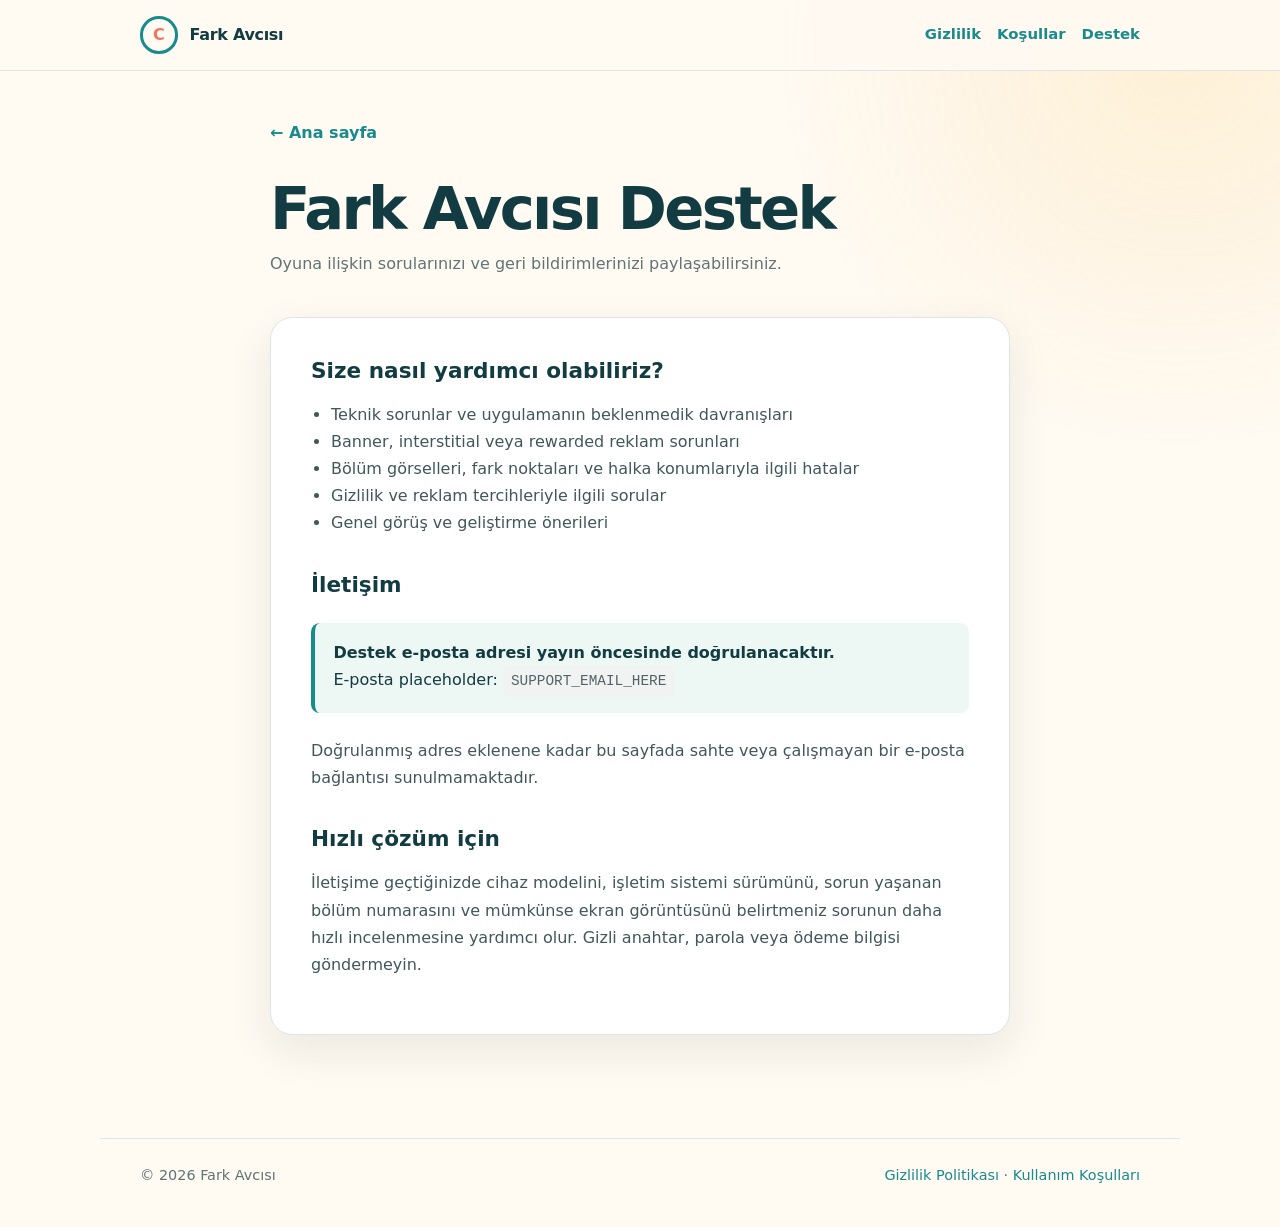
==== support/index.html @ 8fe43253 "Create Fark Avcisi legal and support site" ====
<!doctype html><html lang="tr"><head><meta charset="utf-8"><meta name="viewport" content="width=device-width,initial-scale=1"><title>Destek · Fark Avcısı</title><meta name="description" content="Fark Avcısı destek ve iletişim bilgileri"><link rel="icon" type="image/svg+xml" href="data:image/svg+xml,%3Csvg xmlns=%22http://www.w3.org/2000/svg%22 viewBox=%220 0 64 64%22%3E%3Ccircle cx=%2227%22 cy=%2227%22 r=%2218%22 fill=%22%23fffaf2%22 stroke=%22%23188c8d%22 stroke-width=%227%22/%3E%3Cpath d=%22M40 40 57 57%22 stroke=%22%23ef765f%22 stroke-width=%228%22 stroke-linecap=%22round%22/%3E%3C/svg%3E"><link rel="stylesheet" href="../styles.css"></head><body><a class="skip" href="#icerik">İçeriğe geç</a><header class="site-header"><nav class="nav" aria-label="Ana navigasyon"><a class="brand" href="../"><span class="mark" aria-hidden="true">C</span>Fark Avcısı</a><div class="links"><a href="../privacy/">Gizlilik</a><a href="../terms/">Koşullar</a><a aria-current="page" href="./">Destek</a></div></nav></header><main id="icerik" class="content"><a class="back" href="../">← Ana sayfa</a><h1>Fark Avcısı Destek</h1><p class="updated">Oyuna ilişkin sorularınızı ve geri bildirimlerinizi paylaşabilirsiniz.</p><article class="legal"><h2>Size nasıl yardımcı olabiliriz?</h2><ul><li>Teknik sorunlar ve uygulamanın beklenmedik davranışları</li><li>Banner, interstitial veya rewarded reklam sorunları</li><li>Bölüm görselleri, fark noktaları ve halka konumlarıyla ilgili hatalar</li><li>Gizlilik ve reklam tercihleriyle ilgili sorular</li><li>Genel görüş ve geliştirme önerileri</li></ul><h2>İletişim</h2><div class="notice"><strong>Destek e-posta adresi yayın öncesinde doğrulanacaktır.</strong><br>E-posta placeholder: <span class="placeholder">SUPPORT_EMAIL_HERE</span></div><p>Doğrulanmış adres eklenene kadar bu sayfada sahte veya çalışmayan bir e-posta bağlantısı sunulmamaktadır.</p><h2>Hızlı çözüm için</h2><p>İletişime geçtiğinizde cihaz modelini, işletim sistemi sürümünü, sorun yaşanan bölüm numarasını ve mümkünse ekran görüntüsünü belirtmeniz sorunun daha hızlı incelenmesine yardımcı olur. Gizli anahtar, parola veya ödeme bilgisi göndermeyin.</p></article></main><footer class="footer"><span>© 2026 Fark Avcısı</span><span><a href="../privacy/">Gizlilik Politikası</a> · <a href="../terms/">Kullanım Koşulları</a></span></footer></body></html>
---- styles.css ----
:root{--ink:#123b42;--muted:#617477;--paper:#fffaf2;--card:#fff;--line:#dce6e3;--accent:#ef765f;--teal:#188c8d;--gold:#f5b942;--shadow:0 16px 45px rgba(18,59,66,.09);font-family:Inter,ui-sans-serif,system-ui,-apple-system,BlinkMacSystemFont,"Segoe UI",sans-serif;color:var(--ink);background:var(--paper);font-synthesis:none}*{box-sizing:border-box}html{scroll-behavior:smooth}body{margin:0;min-width:280px;background:radial-gradient(circle at 92% 4%,rgba(245,185,66,.16),transparent 25rem),var(--paper);font-size:16px;line-height:1.7}a{color:var(--teal);text-underline-offset:.2em}a:hover{color:var(--accent)}.site-header{border-bottom:1px solid var(--line);background:rgba(255,250,242,.92)}.nav{max-width:1080px;margin:auto;padding:1rem clamp(1rem,4vw,2.5rem);display:flex;align-items:center;justify-content:space-between;gap:1rem}.brand{display:flex;align-items:center;gap:.75rem;color:var(--ink);font-weight:850;text-decoration:none;letter-spacing:-.02em}.mark{width:2.35rem;height:2.35rem;border:3px solid var(--teal);border-radius:50%;display:grid;place-items:center;color:var(--accent);font-weight:900;box-shadow:inset 0 0 0 5px var(--paper)}.links{display:flex;flex-wrap:wrap;gap:.45rem 1rem}.links a{text-decoration:none;font-weight:650;font-size:.93rem}.hero,.content{max-width:900px;margin:auto;padding:clamp(3rem,8vw,7rem) clamp(1rem,4vw,2.5rem)}.hero{min-height:64vh;display:grid;align-content:center}.eyebrow{color:var(--accent);font-weight:800;letter-spacing:.13em;text-transform:uppercase;font-size:.78rem}.hero h1{font-size:clamp(3.1rem,10vw,6.5rem);line-height:.92;letter-spacing:-.065em;margin:.5rem 0 1.35rem;max-width:10ch}.hero p{font-size:clamp(1.1rem,2.5vw,1.35rem);color:var(--muted);max-width:36rem;margin:0}.card-grid{display:grid;grid-template-columns:repeat(3,1fr);gap:1rem;margin-top:2.5rem}.card{display:block;background:var(--card);border:1px solid var(--line);border-radius:1.25rem;padding:1.35rem;text-decoration:none;color:var(--ink);box-shadow:var(--shadow);transition:transform .18s ease,border-color .18s ease}.card:hover{transform:translateY(-3px);border-color:var(--teal);color:var(--ink)}.card strong{display:block;font-size:1.05rem}.card span{display:block;color:var(--muted);font-size:.91rem;margin-top:.35rem}.content{padding-top:3rem;max-width:820px}.back{display:inline-flex;align-items:center;gap:.45rem;text-decoration:none;font-weight:700;margin-bottom:2rem}.content h1{font-size:clamp(2.2rem,6vw,3.7rem);line-height:1.05;letter-spacing:-.045em;margin:0 0 .6rem}.updated{color:var(--muted);margin:0 0 2.5rem}.legal{background:var(--card);border:1px solid var(--line);border-radius:1.4rem;padding:clamp(1.25rem,4vw,2.5rem);box-shadow:var(--shadow)}.legal h2{font-size:1.35rem;line-height:1.25;margin:2.2rem 0 .6rem}.legal h2:first-child{margin-top:0}.legal p,.legal li{color:#40575b}.legal ul{padding-left:1.25rem}.notice{background:#edf7f4;border-left:4px solid var(--teal);border-radius:.55rem;padding:1rem 1.15rem;margin:1.5rem 0}.placeholder{display:inline-block;padding:.2rem .5rem;border-radius:.35rem;background:#f1f3f2;color:#536367;font-family:ui-monospace,SFMono-Regular,Consolas,monospace;font-size:.9rem}.footer{max-width:1080px;margin:auto;border-top:1px solid var(--line);padding:1.5rem clamp(1rem,4vw,2.5rem) 2.5rem;display:flex;justify-content:space-between;gap:1rem;color:var(--muted);font-size:.9rem}.footer a{text-decoration:none}.skip{position:absolute;left:-9999px}.skip:focus{left:1rem;top:1rem;background:#fff;padding:.7rem;z-index:10}@media(max-width:700px){.nav{align-items:flex-start;flex-direction:column}.links{gap:.45rem .8rem}.hero{min-height:auto;padding-top:4rem}.card-grid{grid-template-columns:1fr}.footer{flex-direction:column}.legal{border-radius:1rem}}@media(prefers-reduced-motion:reduce){*{scroll-behavior:auto!important;transition:none!important}}
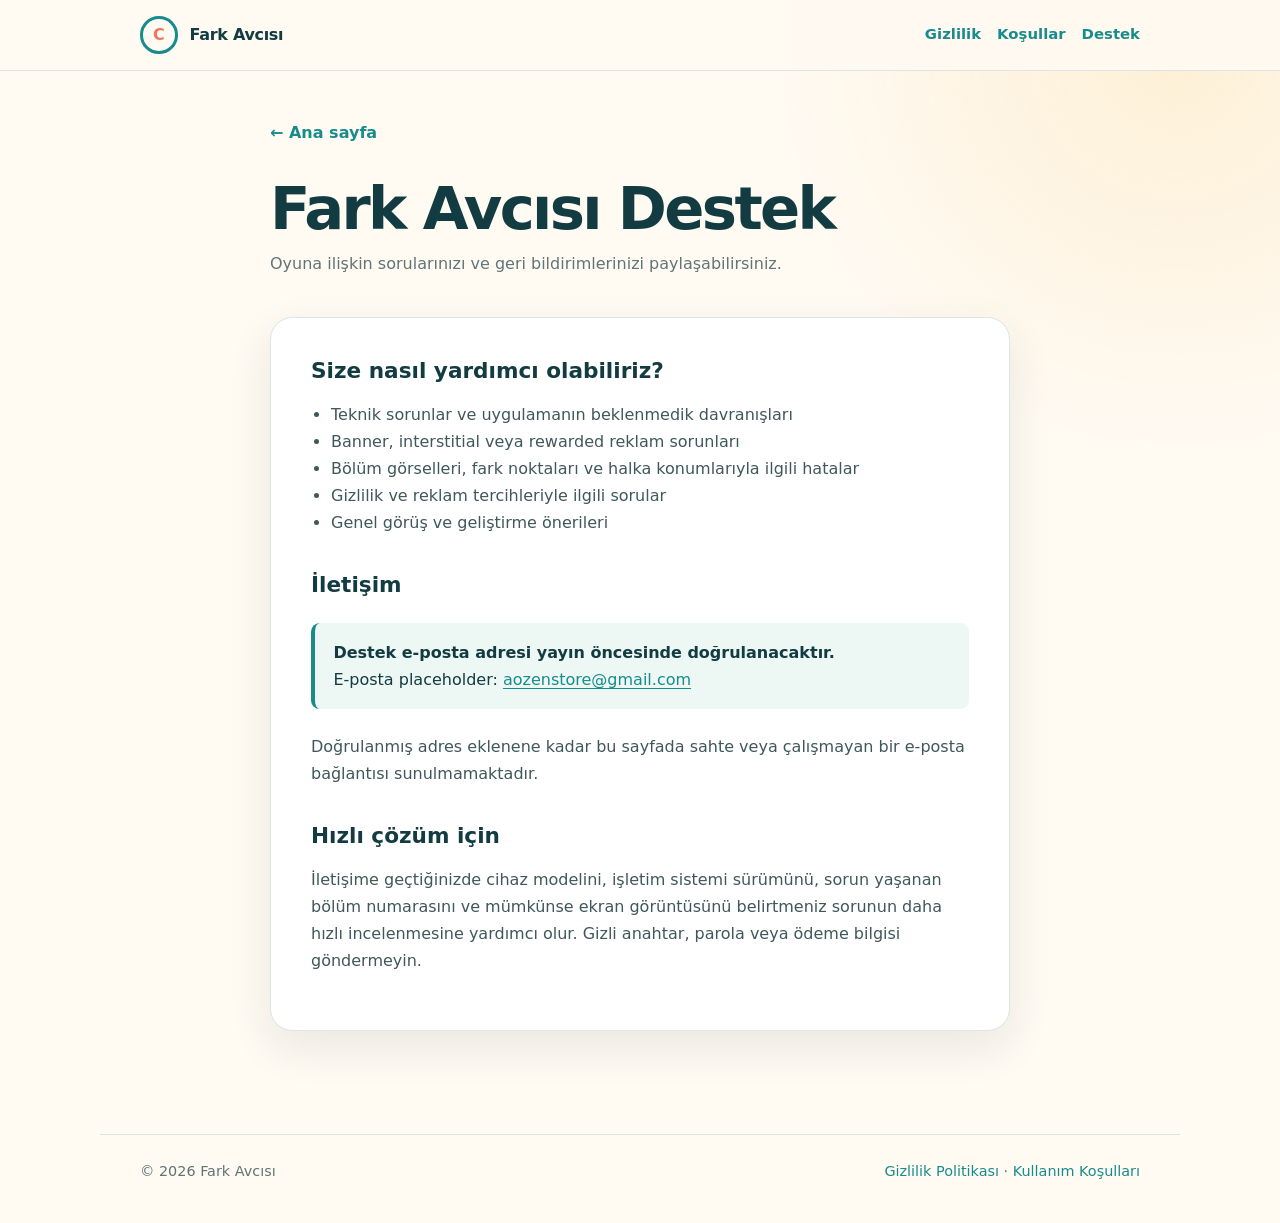
==== commit 943365a6: "Update index.html Add support email" ====
--- a/support/index.html
+++ b/support/index.html
@@ -1 +1 @@
-<!doctype html><html lang="tr"><head><meta charset="utf-8"><meta name="viewport" content="width=device-width,initial-scale=1"><title>Destek · Fark Avcısı</title><meta name="description" content="Fark Avcısı destek ve iletişim bilgileri"><link rel="icon" type="image/svg+xml" href="data:image/svg+xml,%3Csvg xmlns=%22http://www.w3.org/2000/svg%22 viewBox=%220 0 64 64%22%3E%3Ccircle cx=%2227%22 cy=%2227%22 r=%2218%22 fill=%22%23fffaf2%22 stroke=%22%23188c8d%22 stroke-width=%227%22/%3E%3Cpath d=%22M40 40 57 57%22 stroke=%22%23ef765f%22 stroke-width=%228%22 stroke-linecap=%22round%22/%3E%3C/svg%3E"><link rel="stylesheet" href="../styles.css"></head><body><a class="skip" href="#icerik">İçeriğe geç</a><header class="site-header"><nav class="nav" aria-label="Ana navigasyon"><a class="brand" href="../"><span class="mark" aria-hidden="true">C</span>Fark Avcısı</a><div class="links"><a href="../privacy/">Gizlilik</a><a href="../terms/">Koşullar</a><a aria-current="page" href="./">Destek</a></div></nav></header><main id="icerik" class="content"><a class="back" href="../">← Ana sayfa</a><h1>Fark Avcısı Destek</h1><p class="updated">Oyuna ilişkin sorularınızı ve geri bildirimlerinizi paylaşabilirsiniz.</p><article class="legal"><h2>Size nasıl yardımcı olabiliriz?</h2><ul><li>Teknik sorunlar ve uygulamanın beklenmedik davranışları</li><li>Banner, interstitial veya rewarded reklam sorunları</li><li>Bölüm görselleri, fark noktaları ve halka konumlarıyla ilgili hatalar</li><li>Gizlilik ve reklam tercihleriyle ilgili sorular</li><li>Genel görüş ve geliştirme önerileri</li></ul><h2>İletişim</h2><div class="notice"><strong>Destek e-posta adresi yayın öncesinde doğrulanacaktır.</strong><br>E-posta placeholder: <span class="placeholder">SUPPORT_EMAIL_HERE</span></div><p>Doğrulanmış adres eklenene kadar bu sayfada sahte veya çalışmayan bir e-posta bağlantısı sunulmamaktadır.</p><h2>Hızlı çözüm için</h2><p>İletişime geçtiğinizde cihaz modelini, işletim sistemi sürümünü, sorun yaşanan bölüm numarasını ve mümkünse ekran görüntüsünü belirtmeniz sorunun daha hızlı incelenmesine yardımcı olur. Gizli anahtar, parola veya ödeme bilgisi göndermeyin.</p></article></main><footer class="footer"><span>© 2026 Fark Avcısı</span><span><a href="../privacy/">Gizlilik Politikası</a> · <a href="../terms/">Kullanım Koşulları</a></span></footer></body></html>+<!doctype html><html lang="tr"><head><meta charset="utf-8"><meta name="viewport" content="width=device-width,initial-scale=1"><title>Destek · Fark Avcısı</title><meta name="description" content="Fark Avcısı destek ve iletişim bilgileri"><link rel="icon" type="image/svg+xml" href="data:image/svg+xml,%3Csvg xmlns=%22http://www.w3.org/2000/svg%22 viewBox=%220 0 64 64%22%3E%3Ccircle cx=%2227%22 cy=%2227%22 r=%2218%22 fill=%22%23fffaf2%22 stroke=%22%23188c8d%22 stroke-width=%227%22/%3E%3Cpath d=%22M40 40 57 57%22 stroke=%22%23ef765f%22 stroke-width=%228%22 stroke-linecap=%22round%22/%3E%3C/svg%3E"><link rel="stylesheet" href="../styles.css"></head><body><a class="skip" href="#icerik">İçeriğe geç</a><header class="site-header"><nav class="nav" aria-label="Ana navigasyon"><a class="brand" href="../"><span class="mark" aria-hidden="true">C</span>Fark Avcısı</a><div class="links"><a href="../privacy/">Gizlilik</a><a href="../terms/">Koşullar</a><a aria-current="page" href="./">Destek</a></div></nav></header><main id="icerik" class="content"><a class="back" href="../">← Ana sayfa</a><h1>Fark Avcısı Destek</h1><p class="updated">Oyuna ilişkin sorularınızı ve geri bildirimlerinizi paylaşabilirsiniz.</p><article class="legal"><h2>Size nasıl yardımcı olabiliriz?</h2><ul><li>Teknik sorunlar ve uygulamanın beklenmedik davranışları</li><li>Banner, interstitial veya rewarded reklam sorunları</li><li>Bölüm görselleri, fark noktaları ve halka konumlarıyla ilgili hatalar</li><li>Gizlilik ve reklam tercihleriyle ilgili sorular</li><li>Genel görüş ve geliştirme önerileri</li></ul><h2>İletişim</h2><div class="notice"><strong>Destek e-posta adresi yayın öncesinde doğrulanacaktır.</strong><br>E-posta placeholder: <a href="mailto:aozenstore@gmail.com">aozenstore@gmail.com</a></div><p>Doğrulanmış adres eklenene kadar bu sayfada sahte veya çalışmayan bir e-posta bağlantısı sunulmamaktadır.</p><h2>Hızlı çözüm için</h2><p>İletişime geçtiğinizde cihaz modelini, işletim sistemi sürümünü, sorun yaşanan bölüm numarasını ve mümkünse ekran görüntüsünü belirtmeniz sorunun daha hızlı incelenmesine yardımcı olur. Gizli anahtar, parola veya ödeme bilgisi göndermeyin.</p></article></main><footer class="footer"><span>© 2026 Fark Avcısı</span><span><a href="../privacy/">Gizlilik Politikası</a> · <a href="../terms/">Kullanım Koşulları</a></span></footer></body></html>
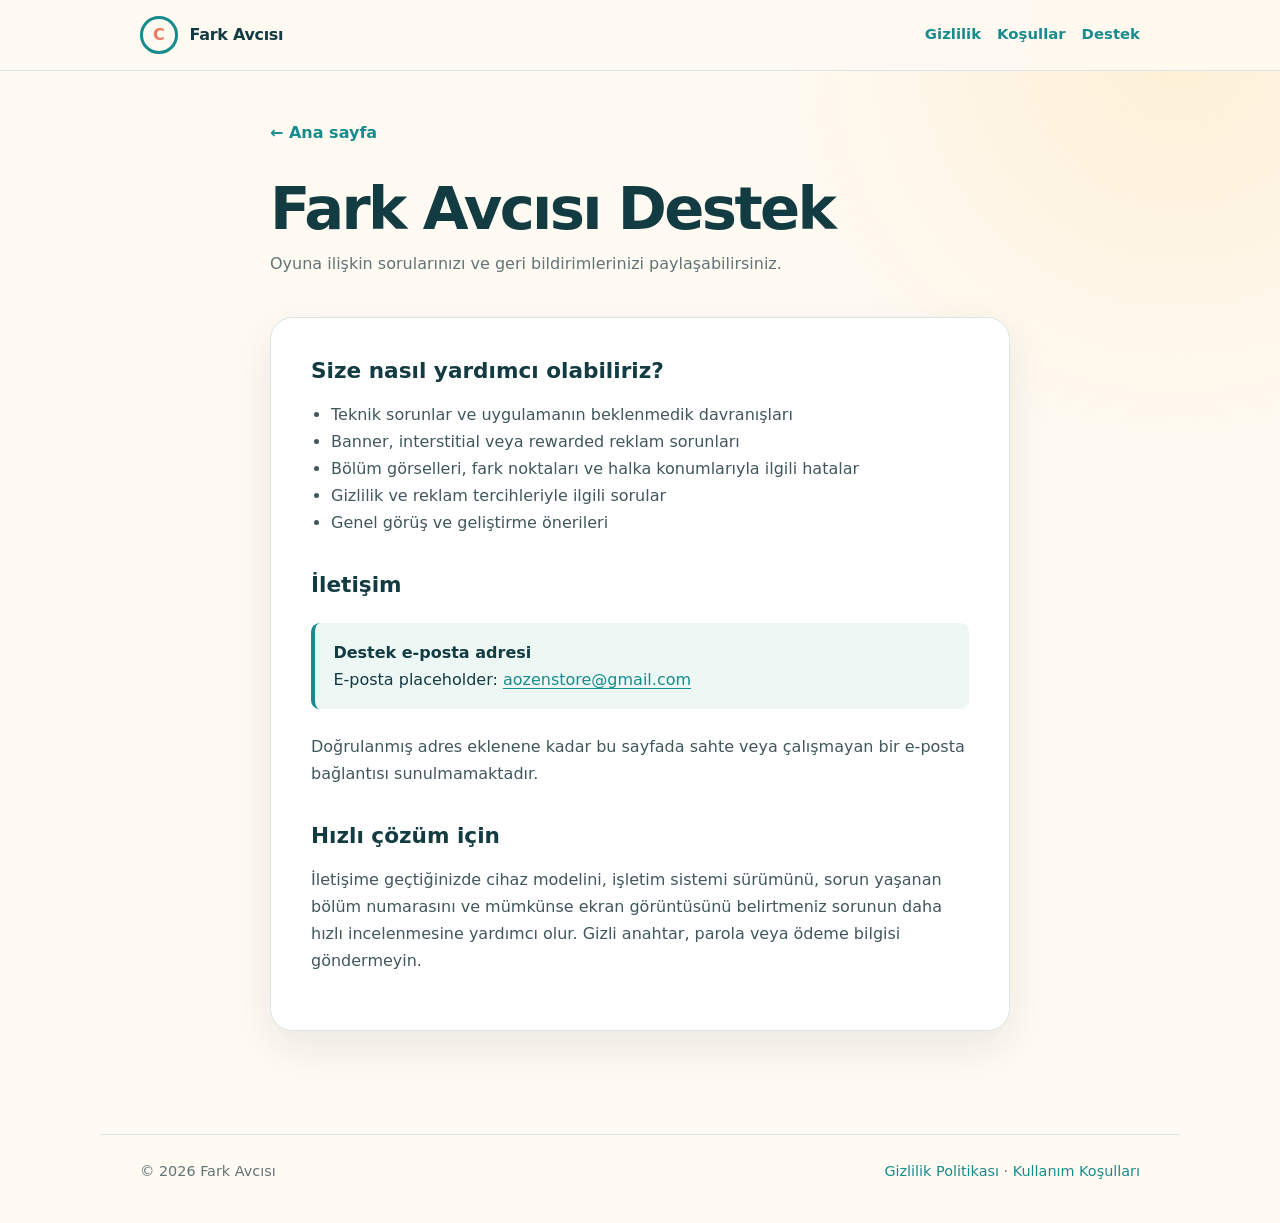
==== commit e5b8f070: "Update index.html Finalize support contact" ====
--- a/support/index.html
+++ b/support/index.html
@@ -1 +1 @@
-<!doctype html><html lang="tr"><head><meta charset="utf-8"><meta name="viewport" content="width=device-width,initial-scale=1"><title>Destek · Fark Avcısı</title><meta name="description" content="Fark Avcısı destek ve iletişim bilgileri"><link rel="icon" type="image/svg+xml" href="data:image/svg+xml,%3Csvg xmlns=%22http://www.w3.org/2000/svg%22 viewBox=%220 0 64 64%22%3E%3Ccircle cx=%2227%22 cy=%2227%22 r=%2218%22 fill=%22%23fffaf2%22 stroke=%22%23188c8d%22 stroke-width=%227%22/%3E%3Cpath d=%22M40 40 57 57%22 stroke=%22%23ef765f%22 stroke-width=%228%22 stroke-linecap=%22round%22/%3E%3C/svg%3E"><link rel="stylesheet" href="../styles.css"></head><body><a class="skip" href="#icerik">İçeriğe geç</a><header class="site-header"><nav class="nav" aria-label="Ana navigasyon"><a class="brand" href="../"><span class="mark" aria-hidden="true">C</span>Fark Avcısı</a><div class="links"><a href="../privacy/">Gizlilik</a><a href="../terms/">Koşullar</a><a aria-current="page" href="./">Destek</a></div></nav></header><main id="icerik" class="content"><a class="back" href="../">← Ana sayfa</a><h1>Fark Avcısı Destek</h1><p class="updated">Oyuna ilişkin sorularınızı ve geri bildirimlerinizi paylaşabilirsiniz.</p><article class="legal"><h2>Size nasıl yardımcı olabiliriz?</h2><ul><li>Teknik sorunlar ve uygulamanın beklenmedik davranışları</li><li>Banner, interstitial veya rewarded reklam sorunları</li><li>Bölüm görselleri, fark noktaları ve halka konumlarıyla ilgili hatalar</li><li>Gizlilik ve reklam tercihleriyle ilgili sorular</li><li>Genel görüş ve geliştirme önerileri</li></ul><h2>İletişim</h2><div class="notice"><strong>Destek e-posta adresi yayın öncesinde doğrulanacaktır.</strong><br>E-posta placeholder: <a href="mailto:aozenstore@gmail.com">aozenstore@gmail.com</a></div><p>Doğrulanmış adres eklenene kadar bu sayfada sahte veya çalışmayan bir e-posta bağlantısı sunulmamaktadır.</p><h2>Hızlı çözüm için</h2><p>İletişime geçtiğinizde cihaz modelini, işletim sistemi sürümünü, sorun yaşanan bölüm numarasını ve mümkünse ekran görüntüsünü belirtmeniz sorunun daha hızlı incelenmesine yardımcı olur. Gizli anahtar, parola veya ödeme bilgisi göndermeyin.</p></article></main><footer class="footer"><span>© 2026 Fark Avcısı</span><span><a href="../privacy/">Gizlilik Politikası</a> · <a href="../terms/">Kullanım Koşulları</a></span></footer></body></html>
+<!doctype html><html lang="tr"><head><meta charset="utf-8"><meta name="viewport" content="width=device-width,initial-scale=1"><title>Destek · Fark Avcısı</title><meta name="description" content="Fark Avcısı destek ve iletişim bilgileri"><link rel="icon" type="image/svg+xml" href="data:image/svg+xml,%3Csvg xmlns=%22http://www.w3.org/2000/svg%22 viewBox=%220 0 64 64%22%3E%3Ccircle cx=%2227%22 cy=%2227%22 r=%2218%22 fill=%22%23fffaf2%22 stroke=%22%23188c8d%22 stroke-width=%227%22/%3E%3Cpath d=%22M40 40 57 57%22 stroke=%22%23ef765f%22 stroke-width=%228%22 stroke-linecap=%22round%22/%3E%3C/svg%3E"><link rel="stylesheet" href="../styles.css"></head><body><a class="skip" href="#icerik">İçeriğe geç</a><header class="site-header"><nav class="nav" aria-label="Ana navigasyon"><a class="brand" href="../"><span class="mark" aria-hidden="true">C</span>Fark Avcısı</a><div class="links"><a href="../privacy/">Gizlilik</a><a href="../terms/">Koşullar</a><a aria-current="page" href="./">Destek</a></div></nav></header><main id="icerik" class="content"><a class="back" href="../">← Ana sayfa</a><h1>Fark Avcısı Destek</h1><p class="updated">Oyuna ilişkin sorularınızı ve geri bildirimlerinizi paylaşabilirsiniz.</p><article class="legal"><h2>Size nasıl yardımcı olabiliriz?</h2><ul><li>Teknik sorunlar ve uygulamanın beklenmedik davranışları</li><li>Banner, interstitial veya rewarded reklam sorunları</li><li>Bölüm görselleri, fark noktaları ve halka konumlarıyla ilgili hatalar</li><li>Gizlilik ve reklam tercihleriyle ilgili sorular</li><li>Genel görüş ve geliştirme önerileri</li></ul><h2>İletişim</h2><div class="notice"><strong>Destek e-posta adresi</strong><br>E-posta placeholder: <a href="mailto:aozenstore@gmail.com">aozenstore@gmail.com</a></div><p>Doğrulanmış adres eklenene kadar bu sayfada sahte veya çalışmayan bir e-posta bağlantısı sunulmamaktadır.</p><h2>Hızlı çözüm için</h2><p>İletişime geçtiğinizde cihaz modelini, işletim sistemi sürümünü, sorun yaşanan bölüm numarasını ve mümkünse ekran görüntüsünü belirtmeniz sorunun daha hızlı incelenmesine yardımcı olur. Gizli anahtar, parola veya ödeme bilgisi göndermeyin.</p></article></main><footer class="footer"><span>© 2026 Fark Avcısı</span><span><a href="../privacy/">Gizlilik Politikası</a> · <a href="../terms/">Kullanım Koşulları</a></span></footer></body></html>
